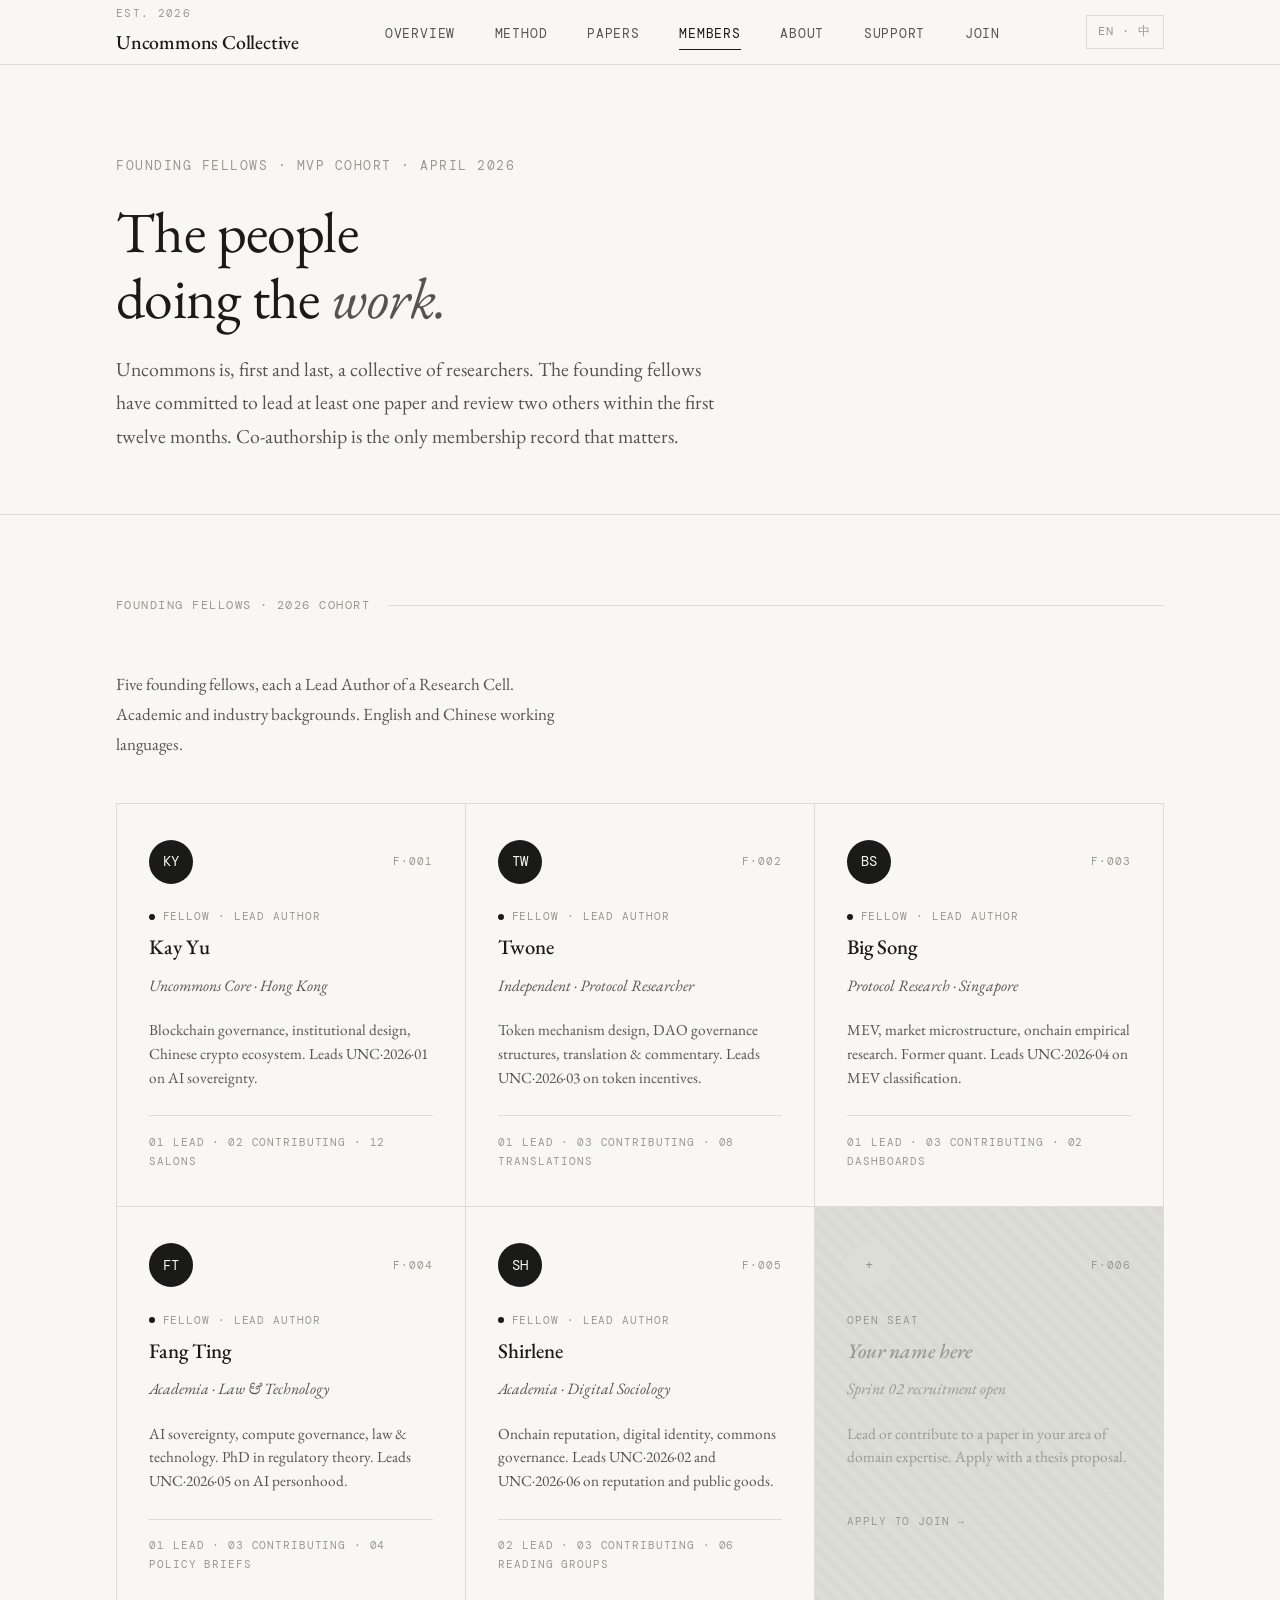
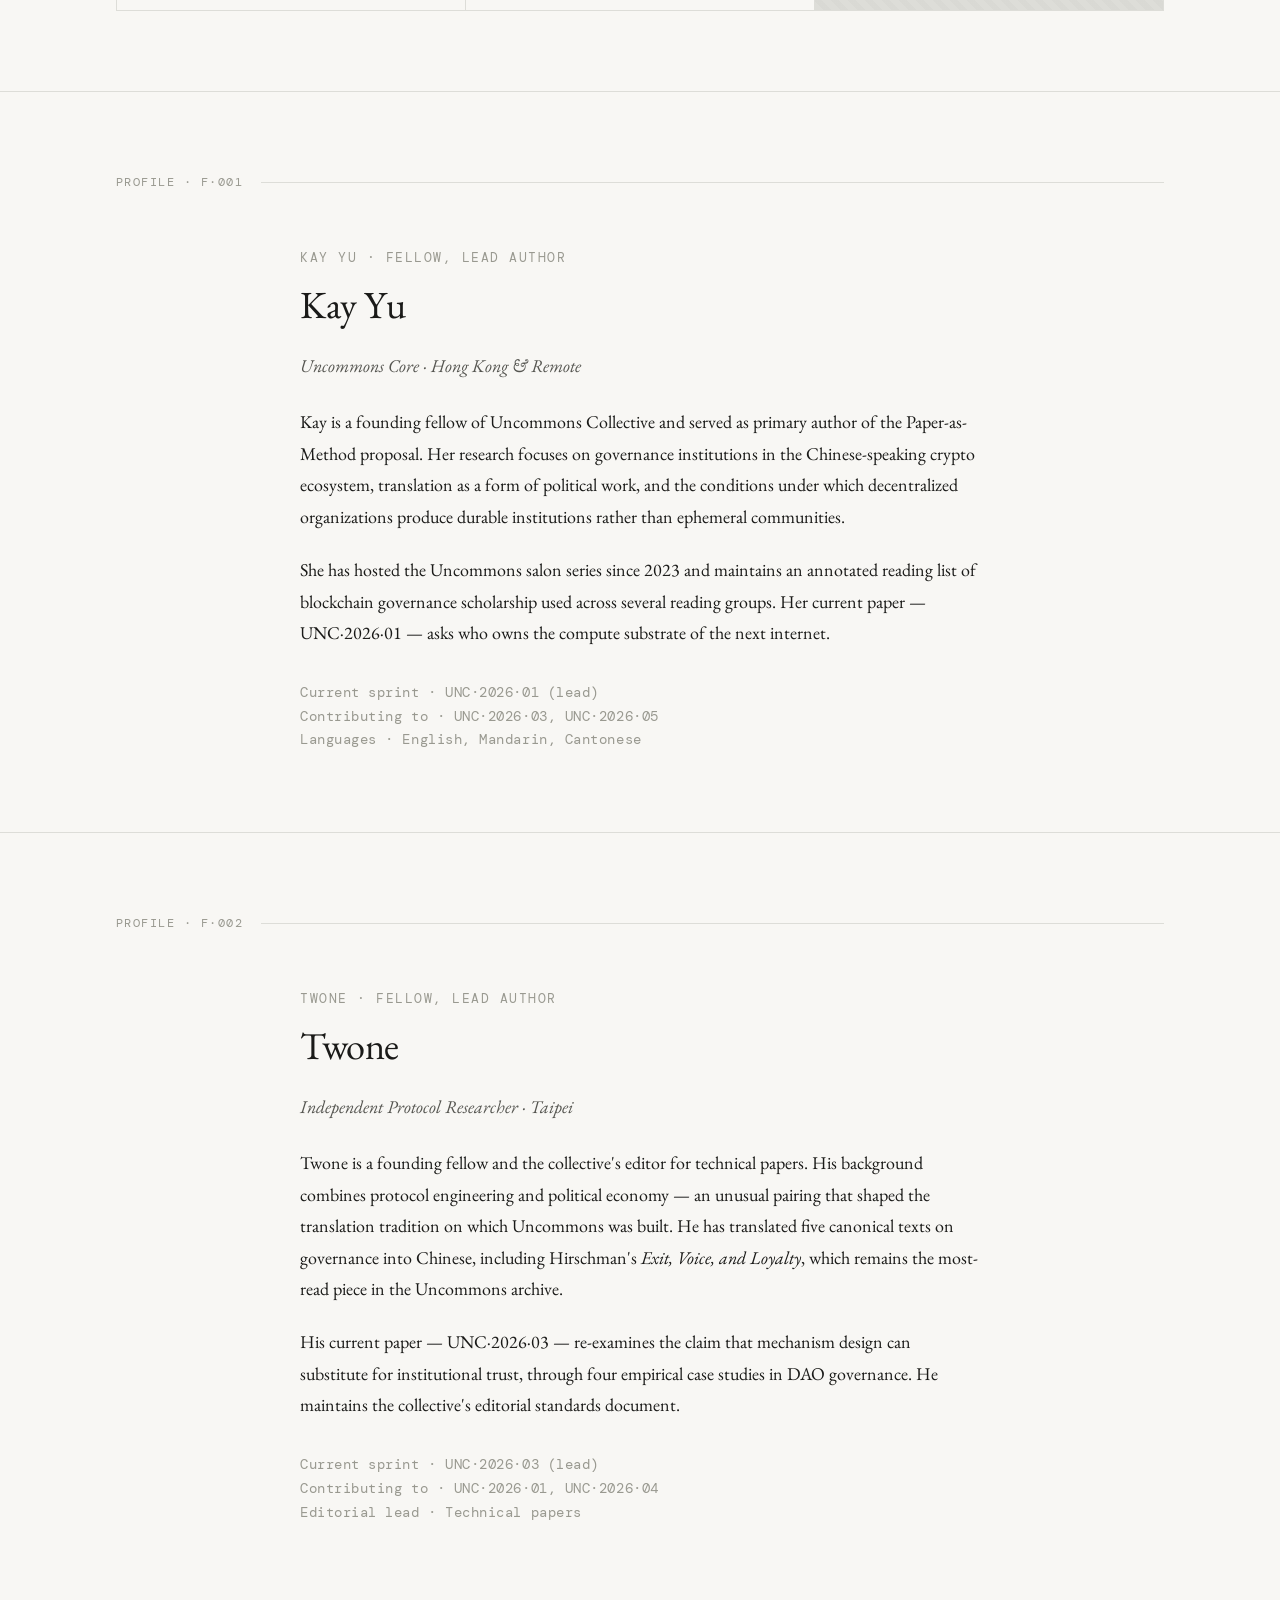
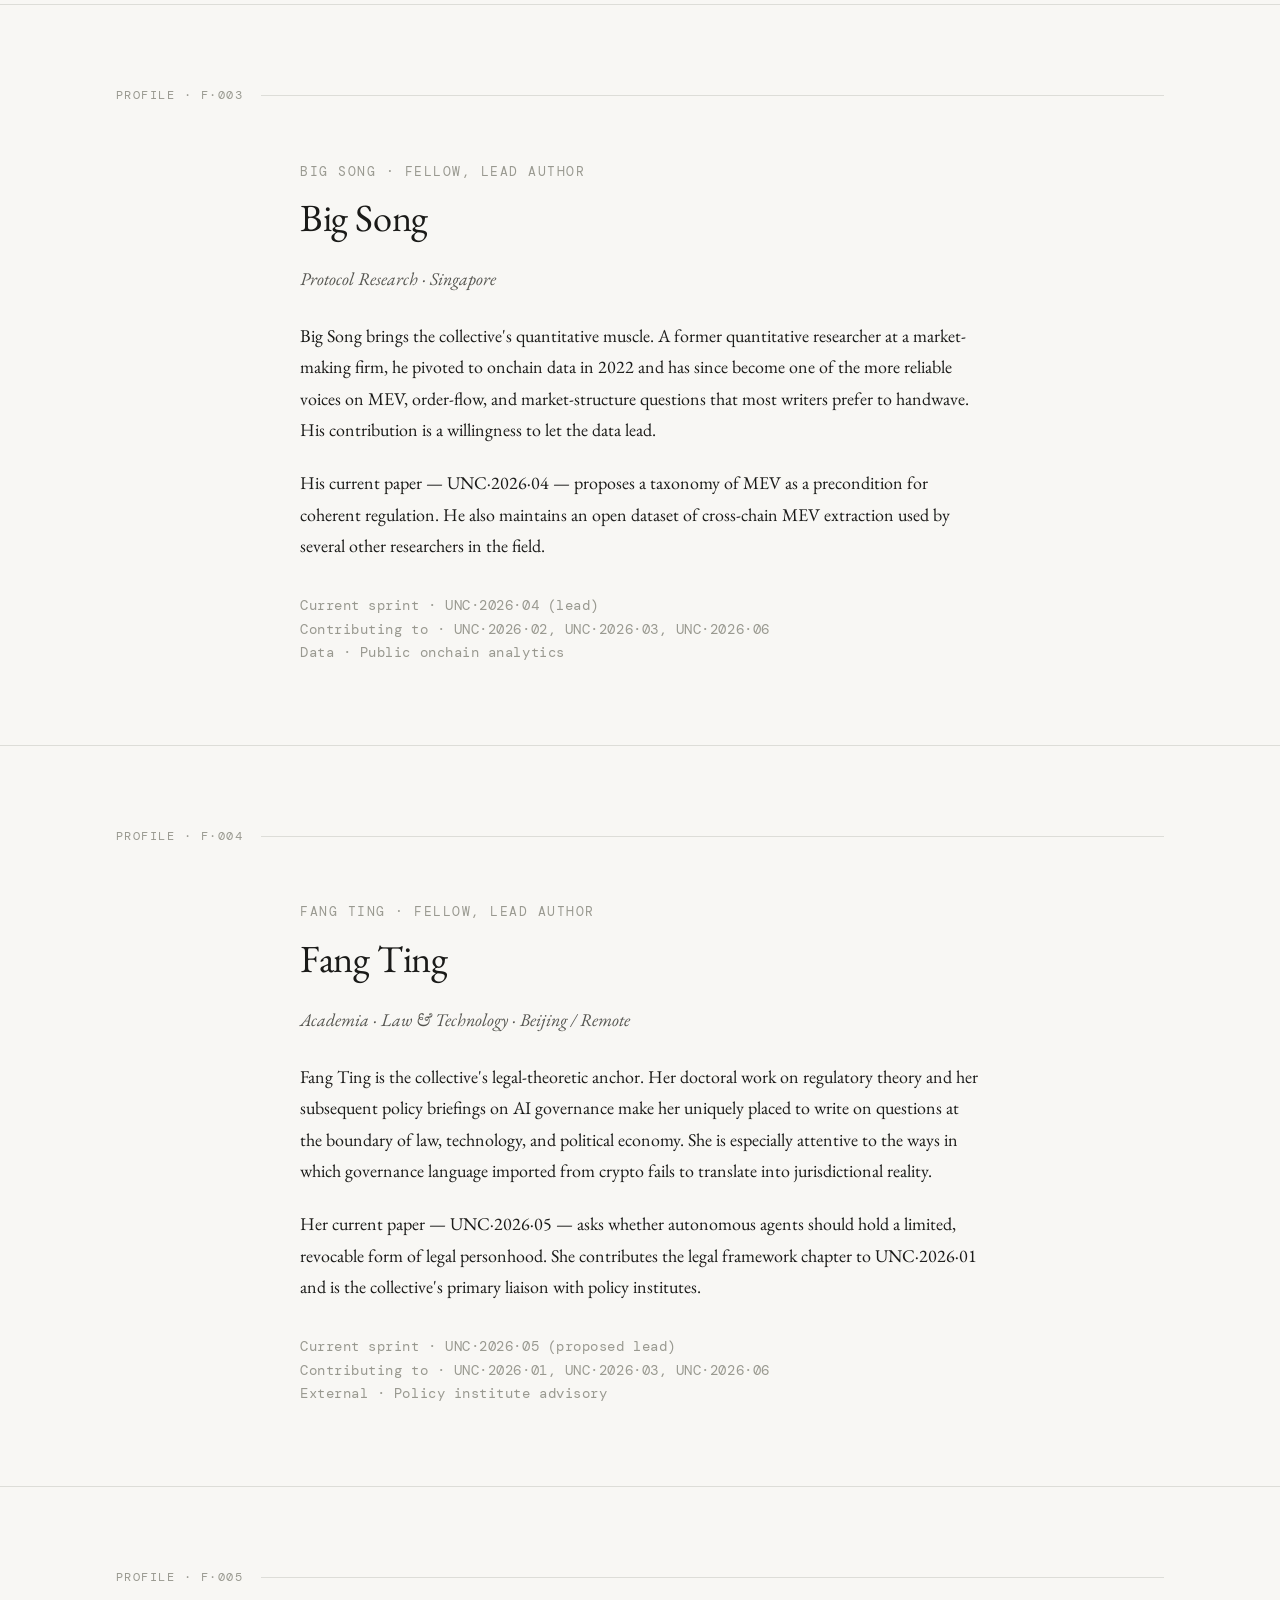
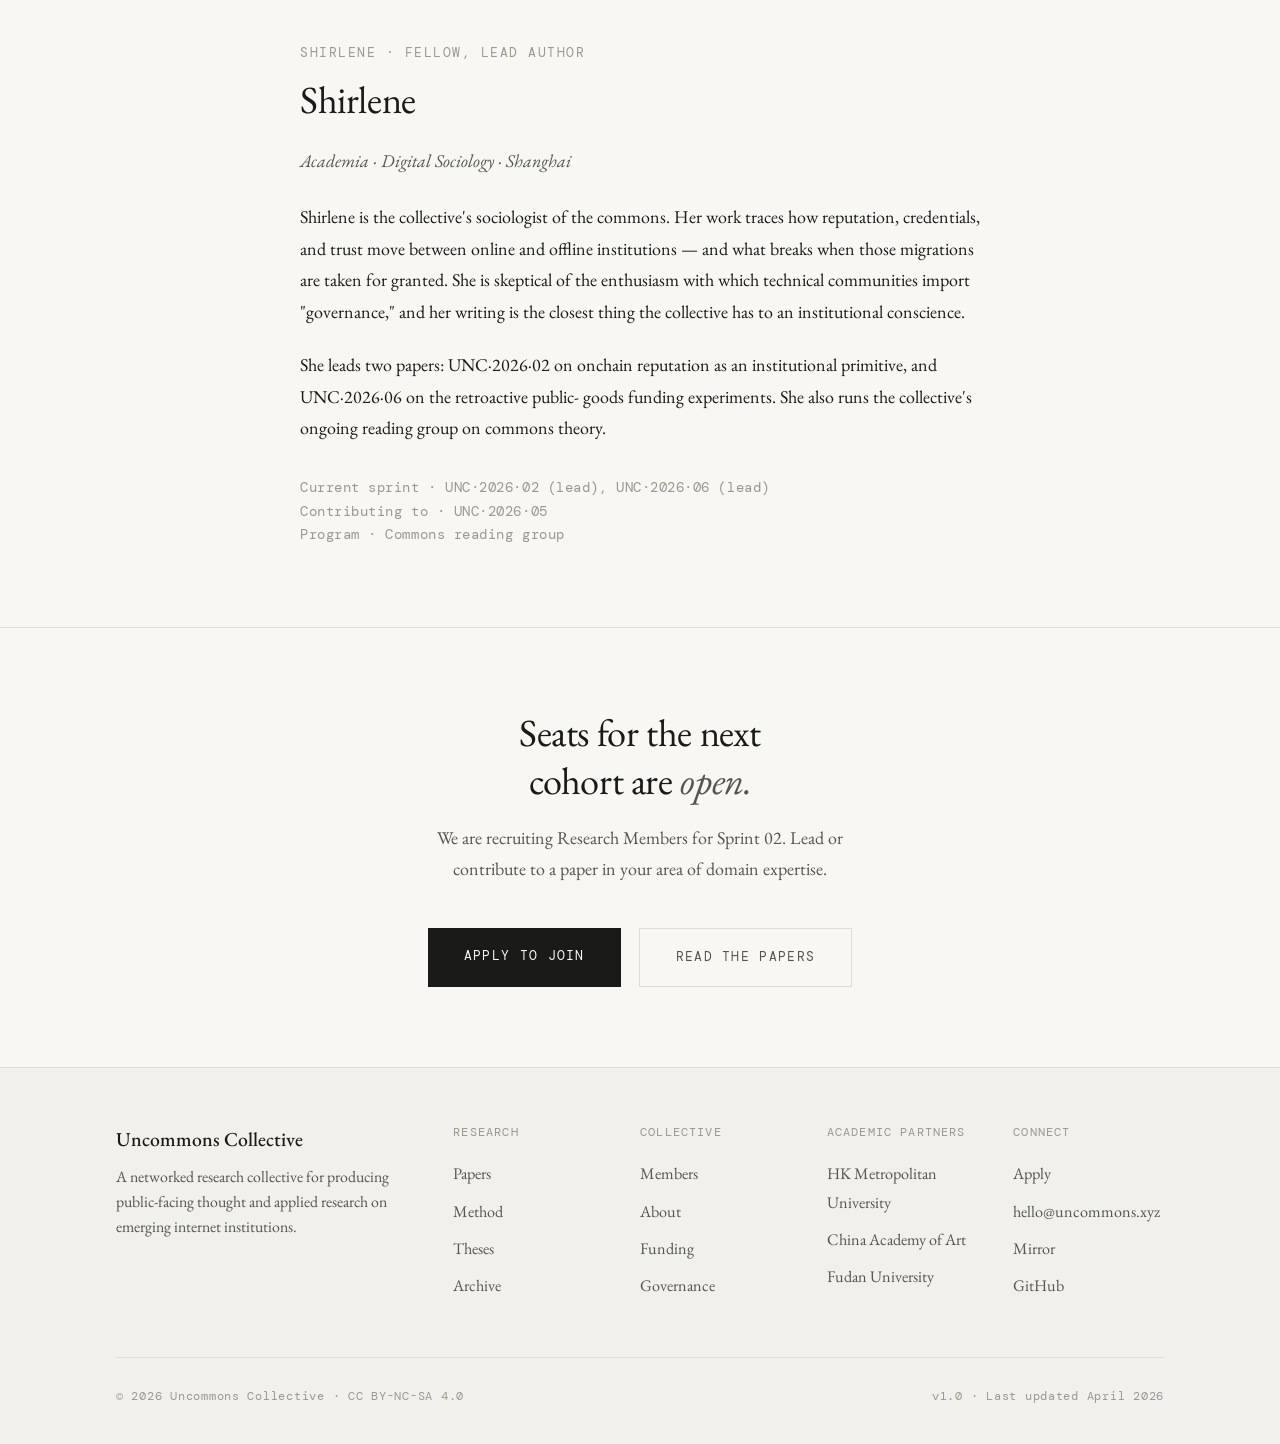
==== members.html @ 8168f37c "Add files via upload" ====
<!DOCTYPE html>
<html lang="en">
<head>
  <meta charset="UTF-8" />
  <meta name="viewport" content="width=device-width, initial-scale=1.0" />
  <title>Members — Uncommons Collective</title>
  <link rel="preconnect" href="https://fonts.googleapis.com" />
  <link rel="preconnect" href="https://fonts.gstatic.com" crossorigin />
  <link href="https://fonts.googleapis.com/css2?family=EB+Garamond:ital,wght@0,400;0,500;1,400&family=DM+Mono:wght@300;400&display=swap" rel="stylesheet" />
  <link rel="stylesheet" href="styles.css" />
</head>
<body>
  <div id="nav-mount"></div>

  <main>
    <header class="page-header">
      <div class="wrap">
        <p class="eyebrow">Founding Fellows · MVP Cohort · April 2026</p>
        <h1>The people<br>doing the <em>work.</em></h1>
        <p class="lede">
          Uncommons is, first and last, a collective of researchers. The founding
          fellows have committed to lead at least one paper and review two
          others within the first twelve months. Co-authorship is the only
          membership record that matters.
        </p>
      </div>
    </header>

    <!-- Member wall -->
    <section>
      <div class="wrap">
        <div class="section-label">Founding Fellows · 2026 Cohort</div>

        <div class="reveal" style="display: flex; gap: 2rem; flex-wrap: wrap; align-items: baseline; margin-bottom: 1rem;">
          <div>
            <p style="color: var(--ink-soft); max-width: 58ch; font-size: 0.95rem;">
              Five founding fellows, each a Lead Author of a Research Cell.
              Academic and industry backgrounds. English and Chinese working languages.
            </p>
          </div>
        </div>

        <div class="member-wall reveal">

          <!-- Kay Yu -->
          <a href="#kay-yu" class="member-card">
            <div class="member-head">
              <div class="member-avatar">KY</div>
              <span class="member-id">F·001</span>
            </div>
            <div class="member-role"><span class="member-tier-dot"></span>Fellow · Lead Author</div>
            <div class="member-name">Kay Yu</div>
            <div class="member-affil">Uncommons Core · Hong Kong</div>
            <div class="member-focus">
              Blockchain governance, institutional design, Chinese crypto ecosystem.
              Leads UNC·2026·01 on AI sovereignty.
            </div>
            <div class="member-papers">01 Lead · 02 Contributing · 12 Salons</div>
          </a>

          <!-- Twone -->
          <a href="#twone" class="member-card">
            <div class="member-head">
              <div class="member-avatar">TW</div>
              <span class="member-id">F·002</span>
            </div>
            <div class="member-role"><span class="member-tier-dot"></span>Fellow · Lead Author</div>
            <div class="member-name">Twone </div>
            <div class="member-affil">Independent · Protocol Researcher</div>
            <div class="member-focus">
              Token mechanism design, DAO governance structures, translation &amp;
              commentary. Leads UNC·2026·03 on token incentives.
            </div>
            <div class="member-papers">01 Lead · 03 Contributing · 08 Translations</div>
          </a>

          <!-- Big Song -->
          <a href="#big-song" class="member-card">
            <div class="member-head">
              <div class="member-avatar">BS</div>
              <span class="member-id">F·003</span>
            </div>
            <div class="member-role"><span class="member-tier-dot"></span>Fellow · Lead Author</div>
            <div class="member-name">Big Song </div>
            <div class="member-affil">Protocol Research · Singapore</div>
            <div class="member-focus">
              MEV, market microstructure, onchain empirical research. Former
              quant. Leads UNC·2026·04 on MEV classification.
            </div>
            <div class="member-papers">01 Lead · 03 Contributing · 02 Dashboards</div>
          </a>

          <!-- Fang Ting -->
          <a href="#fang-ting" class="member-card">
            <div class="member-head">
              <div class="member-avatar">FT</div>
              <span class="member-id">F·004</span>
            </div>
            <div class="member-role"><span class="member-tier-dot"></span>Fellow · Lead Author</div>
            <div class="member-name">Fang Ting </div>
            <div class="member-affil">Academia · Law &amp; Technology</div>
            <div class="member-focus">
              AI sovereignty, compute governance, law &amp; technology. PhD in
              regulatory theory. Leads UNC·2026·05 on AI personhood.
            </div>
            <div class="member-papers">01 Lead · 03 Contributing · 04 Policy briefs</div>
          </a>

          <!-- Shirlene -->
          <a href="#shirlene" class="member-card">
            <div class="member-head">
              <div class="member-avatar">SH</div>
              <span class="member-id">F·005</span>
            </div>
            <div class="member-role"><span class="member-tier-dot"></span>Fellow · Lead Author</div>
            <div class="member-name">Shirlene </div>
            <div class="member-affil">Academia · Digital Sociology</div>
            <div class="member-focus">
              Onchain reputation, digital identity, commons governance. Leads
              UNC·2026·02 and UNC·2026·06 on reputation and public goods.
            </div>
            <div class="member-papers">02 Lead · 03 Contributing · 06 Reading groups</div>
          </a>

          <!-- Open seat -->
          <a href="join.html" class="member-card" style="background: repeating-linear-gradient(45deg, transparent, transparent 6px, rgba(26,26,24,0.018) 6px, rgba(26,26,24,0.018) 12px);">
            <div class="member-head">
              <div class="member-avatar" style="background: var(--rule); color: var(--ink-faint);">+</div>
              <span class="member-id" style="color: var(--ink-faint);">F·006</span>
            </div>
            <div class="member-role" style="color: var(--ink-faint);">Open seat</div>
            <div class="member-name" style="color: var(--ink-faint); font-style: italic;">Your name here</div>
            <div class="member-affil" style="color: var(--ink-faint);">Sprint 02 recruitment open</div>
            <div class="member-focus" style="color: var(--ink-faint);">
              Lead or contribute to a paper in your area of domain expertise.
              Apply with a thesis proposal.
            </div>
            <div class="member-papers" style="color: var(--ink-faint); border-top-color: var(--rule);">Apply to Join →</div>
          </a>

        </div>
      </div>
    </section>

    <!-- Fellow profile: Kay Yu -->
    <section id="kay-yu">
      <div class="wrap">
        <div class="section-label">Profile · F·001</div>
        <div class="prose reveal">
          <p class="eyebrow" style="font-family: var(--mono); font-size: 0.7rem; letter-spacing: 0.12em; color: var(--ink-faint); text-transform: uppercase; margin-bottom: 0.6rem;">Kay Yu · Fellow, Lead Author</p>
          <h2>Kay Yu</h2>
          <p style="font-style: italic; color: var(--ink-soft); margin-bottom: 1.4rem;">
            Uncommons Core · Hong Kong &amp; Remote
          </p>
          <p>
            Kay is a founding fellow of Uncommons Collective and served as
            primary author of the Paper-as-Method proposal. Her research
            focuses on governance institutions in the Chinese-speaking crypto
            ecosystem, translation as a form of political work, and the
            conditions under which decentralized organizations produce
            durable institutions rather than ephemeral communities.
          </p>
          <p>
            She has hosted the Uncommons salon series since 2023 and maintains
            an annotated reading list of blockchain governance scholarship
            used across several reading groups. Her current paper — UNC·2026·01 —
            asks who owns the compute substrate of the next internet.
          </p>
          <p style="font-family: var(--mono); font-size: 0.75rem; color: var(--ink-faint); letter-spacing: 0.04em; margin-top: 1.8rem;">
            Current sprint · UNC·2026·01 (lead)<br>
            Contributing to · UNC·2026·03, UNC·2026·05<br>
            Languages · English, Mandarin, Cantonese
          </p>
        </div>
      </div>
    </section>

    <!-- Fellow profile: Twone -->
    <section id="twone">
      <div class="wrap">
        <div class="section-label">Profile · F·002</div>
        <div class="prose reveal">
          <p class="eyebrow" style="font-family: var(--mono); font-size: 0.7rem; letter-spacing: 0.12em; color: var(--ink-faint); text-transform: uppercase; margin-bottom: 0.6rem;">Twone · Fellow, Lead Author</p>
          <h2>Twone</h2>
          <p style="font-style: italic; color: var(--ink-soft); margin-bottom: 1.4rem;">
            Independent Protocol Researcher · Taipei
          </p>
          <p>
            Twone is a founding fellow and the collective's editor for
            technical papers. His background combines protocol engineering and
            political economy — an unusual pairing that shaped the translation
            tradition on which Uncommons was built. He has translated five
            canonical texts on governance into Chinese, including Hirschman's
            <em>Exit, Voice, and Loyalty</em>, which remains the most-read
            piece in the Uncommons archive.
          </p>
          <p>
            His current paper — UNC·2026·03 — re-examines the claim that
            mechanism design can substitute for institutional trust, through
            four empirical case studies in DAO governance. He maintains the
            collective's editorial standards document.
          </p>
          <p style="font-family: var(--mono); font-size: 0.75rem; color: var(--ink-faint); letter-spacing: 0.04em; margin-top: 1.8rem;">
            Current sprint · UNC·2026·03 (lead)<br>
            Contributing to · UNC·2026·01, UNC·2026·04<br>
            Editorial lead · Technical papers
          </p>
        </div>
      </div>
    </section>

    <!-- Fellow profile: Big Song -->
    <section id="big-song">
      <div class="wrap">
        <div class="section-label">Profile · F·003</div>
        <div class="prose reveal">
          <p class="eyebrow" style="font-family: var(--mono); font-size: 0.7rem; letter-spacing: 0.12em; color: var(--ink-faint); text-transform: uppercase; margin-bottom: 0.6rem;">Big Song · Fellow, Lead Author</p>
          <h2>Big Song</h2>
          <p style="font-style: italic; color: var(--ink-soft); margin-bottom: 1.4rem;">
            Protocol Research · Singapore
          </p>
          <p>
            Big Song brings the collective's quantitative muscle. A former
            quantitative researcher at a market-making firm, he pivoted to
            onchain data in 2022 and has since become one of the more reliable
            voices on MEV, order-flow, and market-structure questions that
            most writers prefer to handwave. His contribution is a willingness
            to let the data lead.
          </p>
          <p>
            His current paper — UNC·2026·04 — proposes a taxonomy of MEV as a
            precondition for coherent regulation. He also maintains an open
            dataset of cross-chain MEV extraction used by several other
            researchers in the field.
          </p>
          <p style="font-family: var(--mono); font-size: 0.75rem; color: var(--ink-faint); letter-spacing: 0.04em; margin-top: 1.8rem;">
            Current sprint · UNC·2026·04 (lead)<br>
            Contributing to · UNC·2026·02, UNC·2026·03, UNC·2026·06<br>
            Data · Public onchain analytics
          </p>
        </div>
      </div>
    </section>

    <!-- Fellow profile: Fang Ting -->
    <section id="fang-ting">
      <div class="wrap">
        <div class="section-label">Profile · F·004</div>
        <div class="prose reveal">
          <p class="eyebrow" style="font-family: var(--mono); font-size: 0.7rem; letter-spacing: 0.12em; color: var(--ink-faint); text-transform: uppercase; margin-bottom: 0.6rem;">Fang Ting · Fellow, Lead Author</p>
          <h2>Fang Ting</h2>
          <p style="font-style: italic; color: var(--ink-soft); margin-bottom: 1.4rem;">
            Academia · Law &amp; Technology · Beijing / Remote
          </p>
          <p>
            Fang Ting is the collective's legal-theoretic anchor. Her doctoral
            work on regulatory theory and her subsequent policy briefings on
            AI governance make her uniquely placed to write on questions at
            the boundary of law, technology, and political economy. She is
            especially attentive to the ways in which governance language
            imported from crypto fails to translate into jurisdictional reality.
          </p>
          <p>
            Her current paper — UNC·2026·05 — asks whether autonomous agents
            should hold a limited, revocable form of legal personhood. She
            contributes the legal framework chapter to UNC·2026·01 and is the
            collective's primary liaison with policy institutes.
          </p>
          <p style="font-family: var(--mono); font-size: 0.75rem; color: var(--ink-faint); letter-spacing: 0.04em; margin-top: 1.8rem;">
            Current sprint · UNC·2026·05 (proposed lead)<br>
            Contributing to · UNC·2026·01, UNC·2026·03, UNC·2026·06<br>
            External · Policy institute advisory
          </p>
        </div>
      </div>
    </section>

    <!-- Fellow profile: Shirlene -->
    <section id="shirlene">
      <div class="wrap">
        <div class="section-label">Profile · F·005</div>
        <div class="prose reveal">
          <p class="eyebrow" style="font-family: var(--mono); font-size: 0.7rem; letter-spacing: 0.12em; color: var(--ink-faint); text-transform: uppercase; margin-bottom: 0.6rem;">Shirlene · Fellow, Lead Author</p>
          <h2>Shirlene</h2>
          <p style="font-style: italic; color: var(--ink-soft); margin-bottom: 1.4rem;">
            Academia · Digital Sociology · Shanghai
          </p>
          <p>
            Shirlene is the collective's sociologist of the commons. Her work
            traces how reputation, credentials, and trust move between online
            and offline institutions — and what breaks when those migrations
            are taken for granted. She is skeptical of the enthusiasm with
            which technical communities import "governance," and her writing
            is the closest thing the collective has to an institutional
            conscience.
          </p>
          <p>
            She leads two papers: UNC·2026·02 on onchain reputation as an
            institutional primitive, and UNC·2026·06 on the retroactive public-
            goods funding experiments. She also runs the collective's ongoing
            reading group on commons theory.
          </p>
          <p style="font-family: var(--mono); font-size: 0.75rem; color: var(--ink-faint); letter-spacing: 0.04em; margin-top: 1.8rem;">
            Current sprint · UNC·2026·02 (lead), UNC·2026·06 (lead)<br>
            Contributing to · UNC·2026·05<br>
            Program · Commons reading group
          </p>
        </div>
      </div>
    </section>

    <!-- CTA -->
    <section style="padding: 80px 0; border-bottom: none;">
      <div class="wrap">
        <div class="prose reveal" style="text-align: center;">
          <h2 style="margin-bottom: 1rem;">Seats for the next<br>cohort are <em>open.</em></h2>
          <p style="color: var(--ink-soft); max-width: 48ch; margin: 0 auto 2.4rem;">
            We are recruiting Research Members for Sprint 02. Lead or contribute
            to a paper in your area of domain expertise.
          </p>
          <div class="btn-group" style="justify-content: center;">
            <a href="join.html" class="btn btn-primary">Apply to Join</a>
            <a href="papers.html" class="btn btn-ghost">Read the Papers</a>
          </div>
        </div>
      </div>
    </section>

  </main>

  <div id="footer-mount"></div>
  <script src="partials.js"></script>
  <script>Uncommons.render('members');</script>
</body>
</html>
---- styles.css ----
/* ── Reset & Base ─────────────────────────────────────────── */
*, *::before, *::after { box-sizing: border-box; margin: 0; padding: 0; }

:root {
  --ink:        #1a1a18;
  --ink-soft:   #555550;
  --ink-faint:  #999990;
  --paper:      #f8f7f4;
  --paper-alt:  #f1f0ec;
  --rule:       #ddddd8;
  --accent:     #1a1a18;
  --serif:      'EB Garamond', Georgia, serif;
  --mono:       'DM Mono', 'Courier New', monospace;
  --max:        1120px;
  --col:        680px;
}

html { font-size: 18px; scroll-behavior: smooth; }

body {
  background: var(--paper);
  color: var(--ink);
  font-family: var(--serif);
  line-height: 1.75;
  -webkit-font-smoothing: antialiased;
  min-height: 100vh;
  display: flex;
  flex-direction: column;
}

main { flex: 1; }

a { color: inherit; }

/* ── Layout ───────────────────────────────────────────────── */
.wrap  { max-width: var(--max);  margin: 0 auto; padding: 0 2rem; }
.prose { max-width: var(--col);  margin: 0 auto; }

/* ── Nav ──────────────────────────────────────────────────── */
nav.site-nav {
  position: sticky; top: 0;
  z-index: 100;
  background: rgba(248, 247, 244, 0.94);
  backdrop-filter: blur(10px);
  border-bottom: 1px solid var(--rule);
}

.nav-inner {
  max-width: var(--max);
  margin: 0 auto;
  padding: 0 2rem;
  height: 64px;
  display: flex;
  align-items: center;
  justify-content: space-between;
  gap: 2rem;
}

.nav-logo {
  font-family: var(--serif);
  font-size: 1.1rem;
  font-weight: 500;
  letter-spacing: -0.01em;
  color: var(--ink);
  text-decoration: none;
  white-space: nowrap;
}

.nav-logo .mark {
  font-family: var(--mono);
  font-size: 0.62rem;
  letter-spacing: 0.12em;
  text-transform: uppercase;
  color: var(--ink-faint);
  display: block;
  margin-bottom: 0.05rem;
  font-weight: 400;
}

.nav-links {
  display: flex; gap: 2.2rem; list-style: none;
}

.nav-links a {
  font-family: var(--mono);
  font-size: 0.72rem;
  letter-spacing: 0.06em;
  text-transform: uppercase;
  color: var(--ink-soft);
  text-decoration: none;
  transition: color 0.15s;
  position: relative;
  padding: 0.3rem 0;
}

.nav-links a:hover { color: var(--ink); }

.nav-links a.active {
  color: var(--ink);
}

.nav-links a.active::after {
  content: '';
  position: absolute;
  bottom: -2px;
  left: 0; right: 0;
  height: 1px;
  background: var(--ink);
}

.nav-lang {
  font-family: var(--mono);
  font-size: 0.68rem;
  letter-spacing: 0.08em;
  color: var(--ink-faint);
  border: 1px solid var(--rule);
  padding: 0.3rem 0.65rem;
  text-decoration: none;
  transition: border-color 0.15s, color 0.15s;
}

.nav-lang:hover { color: var(--ink); border-color: var(--ink); }

/* ── Page Header ──────────────────────────────────────────── */
.page-header {
  padding: 90px 0 60px;
  border-bottom: 1px solid var(--rule);
}

.page-header .eyebrow {
  font-family: var(--mono);
  font-size: 0.7rem;
  letter-spacing: 0.12em;
  text-transform: uppercase;
  color: var(--ink-faint);
  margin-bottom: 1.2rem;
}

.page-header h1 {
  font-size: clamp(2.2rem, 4.5vw, 3.4rem);
  font-weight: 400;
  line-height: 1.15;
  letter-spacing: -0.01em;
  margin-bottom: 1.2rem;
}

.page-header h1 em { font-style: italic; color: var(--ink-soft); }

.page-header .lede {
  max-width: 60ch;
  font-size: 1.1rem;
  color: var(--ink-soft);
  line-height: 1.7;
}

/* ── Hero (home) ──────────────────────────────────────────── */
#hero {
  padding: 120px 0 100px;
  border-bottom: 1px solid var(--rule);
}

.hero-eyebrow {
  font-family: var(--mono);
  font-size: 0.72rem;
  font-weight: 300;
  letter-spacing: 0.12em;
  text-transform: uppercase;
  color: var(--ink-faint);
  margin-bottom: 1.6rem;
}

.hero-title {
  font-size: clamp(2.6rem, 6vw, 4.6rem);
  font-weight: 400;
  line-height: 1.1;
  letter-spacing: -0.015em;
  margin-bottom: 1.4rem;
}

.hero-title em {
  font-style: italic;
  color: var(--ink-soft);
}

.hero-sub {
  max-width: 54ch;
  font-size: 1.15rem;
  color: var(--ink-soft);
  line-height: 1.7;
  margin-bottom: 2.8rem;
}

.hero-meta {
  display: grid;
  grid-template-columns: repeat(auto-fit, minmax(180px, 1fr));
  gap: 1.6rem 2.4rem;
  max-width: 820px;
  padding-top: 2rem;
  border-top: 1px solid var(--rule);
}

.hero-meta-item {
  display: flex; flex-direction: column; gap: 0.25rem;
}

.meta-label {
  font-family: var(--mono);
  font-size: 0.62rem;
  letter-spacing: 0.12em;
  text-transform: uppercase;
  color: var(--ink-faint);
}

.meta-value {
  font-size: 0.95rem;
  color: var(--ink-soft);
}

/* ── Section chrome ───────────────────────────────────────── */
section { padding: 80px 0; border-bottom: 1px solid var(--rule); }
section:last-of-type { border-bottom: none; }

.section-label {
  font-family: var(--mono);
  font-size: 0.68rem;
  letter-spacing: 0.12em;
  text-transform: uppercase;
  color: var(--ink-faint);
  margin-bottom: 3rem;
  display: flex;
  align-items: center;
  gap: 1rem;
}

.section-label::after {
  content: '';
  flex: 1;
  height: 1px;
  background: var(--rule);
}

h2 {
  font-size: clamp(1.6rem, 3vw, 2.4rem);
  font-weight: 400;
  line-height: 1.25;
  letter-spacing: -0.01em;
  margin-bottom: 1.2rem;
}

h2 em { font-style: italic; color: var(--ink-soft); }

h3 {
  font-size: 1.05rem;
  font-weight: 500;
  margin-bottom: 0.5rem;
}

p { margin-bottom: 1.2rem; }
p:last-child { margin-bottom: 0; }

/* ── Mission ──────────────────────────────────────────────── */
.mission-statement {
  font-size: clamp(1.15rem, 2.5vw, 1.45rem);
  line-height: 1.65;
  color: var(--ink);
  border-left: 2px solid var(--ink);
  padding-left: 1.8rem;
  margin: 2rem 0 2.8rem;
  font-style: italic;
}

/* ── Method grid ──────────────────────────────────────────── */
.method-grid {
  display: grid;
  grid-template-columns: repeat(auto-fit, minmax(260px, 1fr));
  gap: 1px;
  background: var(--rule);
  border: 1px solid var(--rule);
  margin-top: 2.4rem;
}

.method-cell {
  background: var(--paper);
  padding: 1.8rem;
}

.method-index {
  font-family: var(--mono);
  font-size: 0.65rem;
  letter-spacing: 0.1em;
  color: var(--ink-faint);
  margin-bottom: 0.9rem;
}

.method-cell h3 { font-size: 1rem; margin-bottom: 0.6rem; }

.method-cell p {
  font-size: 0.9rem;
  color: var(--ink-soft);
  line-height: 1.6;
  margin: 0;
}

/* ── Pipeline ─────────────────────────────────────────────── */
.pipeline {
  display: grid;
  gap: 0;
  margin-top: 2.4rem;
  border: 1px solid var(--rule);
}

.pipeline-stage {
  display: grid;
  grid-template-columns: 4rem 1fr;
  border-bottom: 1px solid var(--rule);
  transition: background 0.15s;
}

.pipeline-stage:last-child { border-bottom: none; }
.pipeline-stage:hover { background: rgba(26,26,24,0.025); }

.stage-num {
  font-family: var(--mono);
  font-size: 0.7rem;
  color: var(--ink-faint);
  padding: 1.6rem 0 0 1.4rem;
  border-right: 1px solid var(--rule);
}

.stage-body { padding: 1.4rem 1.6rem; }
.stage-body h3 { font-size: 1rem; margin-bottom: 0.4rem; }
.stage-body p {
  font-size: 0.9rem;
  color: var(--ink-soft);
  line-height: 1.65;
  margin: 0;
}

/* ── Table ────────────────────────────────────────────────── */
.table-wrap { overflow-x: auto; margin-top: 2rem; }

table {
  width: 100%;
  border-collapse: collapse;
  font-size: 0.9rem;
}

thead th {
  font-family: var(--mono);
  font-size: 0.65rem;
  letter-spacing: 0.1em;
  text-transform: uppercase;
  color: var(--ink-faint);
  text-align: left;
  padding: 0.7rem 1rem;
  border-bottom: 2px solid var(--rule);
  font-weight: 400;
}

tbody tr { border-bottom: 1px solid var(--rule); }
tbody tr:last-child { border-bottom: none; }
tbody tr:hover { background: rgba(26,26,24,0.025); }

td { padding: 0.9rem 1rem; vertical-align: top; }

td:first-child {
  font-weight: 500;
  white-space: nowrap;
  color: var(--ink);
}

td:not(:first-child) {
  color: var(--ink-soft);
  font-size: 0.88rem;
}

/* ── Tiers ────────────────────────────────────────────────── */
.tiers {
  display: grid;
  grid-template-columns: repeat(auto-fit, minmax(240px, 1fr));
  gap: 1px;
  background: var(--rule);
  border: 1px solid var(--rule);
  margin-top: 2.4rem;
}

.tier {
  background: var(--paper);
  padding: 2rem 1.8rem;
}

.tier-badge {
  font-family: var(--mono);
  font-size: 0.65rem;
  letter-spacing: 0.1em;
  text-transform: uppercase;
  color: var(--ink-faint);
  margin-bottom: 0.9rem;
}

.tier h3 { font-size: 1.1rem; margin-bottom: 1rem; }

.tier ul {
  list-style: none;
  font-size: 0.88rem;
  color: var(--ink-soft);
  line-height: 1.75;
}

.tier ul li::before {
  content: '— ';
  color: var(--ink-faint);
}

.tier-req {
  margin-top: 1.2rem;
  font-family: var(--mono);
  font-size: 0.7rem;
  color: var(--ink-faint);
  letter-spacing: 0.02em;
}

/* ── Finance ──────────────────────────────────────────────── */
.finance-grid {
  display: grid;
  grid-template-columns: repeat(auto-fit, minmax(300px, 1fr));
  gap: 2.4rem;
  margin-top: 2.4rem;
}

.finance-item h3 { font-size: 1rem; margin-bottom: 0.5rem; }

.finance-item p {
  font-size: 0.9rem;
  color: var(--ink-soft);
  line-height: 1.65;
}

.finance-tag {
  display: inline-block;
  font-family: var(--mono);
  font-size: 0.62rem;
  letter-spacing: 0.08em;
  text-transform: uppercase;
  color: var(--ink-faint);
  border: 1px solid var(--rule);
  padding: 0.18rem 0.55rem;
  margin-bottom: 0.7rem;
}

.alloc-bar {
  margin-top: 2.4rem;
  border: 1px solid var(--rule);
}

.alloc-row {
  display: grid;
  grid-template-columns: 14ch 1fr 3ch;
  align-items: center;
  gap: 1.2rem;
  padding: 0.85rem 1.2rem;
  border-bottom: 1px solid var(--rule);
}

.alloc-row:last-child { border-bottom: none; }

.alloc-label { font-size: 0.9rem; color: var(--ink-soft); }

.alloc-track {
  height: 3px;
  background: var(--rule);
  border-radius: 2px;
  overflow: hidden;
}

.alloc-fill { height: 100%; background: var(--ink); }

.alloc-pct {
  font-family: var(--mono);
  font-size: 0.75rem;
  color: var(--ink-faint);
  text-align: right;
}

/* ── Thesis list ──────────────────────────────────────────── */
.thesis-list {
  list-style: none;
  margin-top: 2.2rem;
  display: grid;
  gap: 1px;
  background: var(--rule);
  border: 1px solid var(--rule);
}

.thesis-item {
  background: var(--paper);
  padding: 1.4rem 1.6rem;
  display: grid;
  grid-template-columns: auto 1fr;
  gap: 1.2rem;
  align-items: baseline;
  transition: background 0.15s;
}

.thesis-item:hover { background: rgba(26,26,24,0.025); }

.thesis-marker {
  font-family: var(--mono);
  font-size: 0.65rem;
  color: var(--ink-faint);
}

.thesis-text { font-size: 1.02rem; line-height: 1.55; }

/* ── Member Wall ──────────────────────────────────────────── */
.member-wall {
  display: grid;
  grid-template-columns: repeat(auto-fill, minmax(280px, 1fr));
  gap: 1px;
  background: var(--rule);
  border: 1px solid var(--rule);
  margin-top: 2.4rem;
}

.member-card {
  background: var(--paper);
  padding: 2rem 1.8rem;
  display: flex;
  flex-direction: column;
  gap: 0.4rem;
  transition: background 0.15s;
  text-decoration: none;
  color: inherit;
}

.member-card:hover { background: rgba(26,26,24,0.03); }

.member-head {
  display: flex;
  align-items: center;
  justify-content: space-between;
  margin-bottom: 0.8rem;
}

.member-avatar {
  width: 44px;
  height: 44px;
  border-radius: 50%;
  background: var(--ink);
  color: var(--paper);
  font-family: var(--mono);
  font-size: 0.75rem;
  display: flex;
  align-items: center;
  justify-content: center;
  letter-spacing: 0.04em;
  flex-shrink: 0;
}

.member-id {
  font-family: var(--mono);
  font-size: 0.6rem;
  letter-spacing: 0.08em;
  color: var(--ink-faint);
}

.member-name {
  font-size: 1.15rem;
  font-weight: 500;
  line-height: 1.3;
}

.member-cn {
  font-size: 0.85rem;
  color: var(--ink-faint);
  margin-left: 0.35rem;
}

.member-role {
  font-family: var(--mono);
  font-size: 0.62rem;
  letter-spacing: 0.08em;
  text-transform: uppercase;
  color: var(--ink-faint);
  margin-top: 0.1rem;
}

.member-affil {
  font-size: 0.88rem;
  color: var(--ink-soft);
  font-style: italic;
  margin-top: 0.2rem;
}

.member-focus {
  font-size: 0.85rem;
  color: var(--ink-soft);
  line-height: 1.55;
  margin-top: 0.7rem;
}

.member-papers {
  font-family: var(--mono);
  font-size: 0.6rem;
  letter-spacing: 0.08em;
  color: var(--ink-faint);
  text-transform: uppercase;
  margin-top: 1rem;
  padding-top: 0.9rem;
  border-top: 1px solid var(--rule);
}

.member-tier-dot {
  display: inline-block;
  width: 6px;
  height: 6px;
  border-radius: 50%;
  background: var(--ink);
  margin-right: 0.4rem;
  vertical-align: middle;
  position: relative;
  top: -1px;
}

/* ── Papers ───────────────────────────────────────────────── */
.paper-filters {
  display: flex;
  gap: 0.5rem;
  margin-bottom: 2.4rem;
  flex-wrap: wrap;
}

.filter-chip {
  font-family: var(--mono);
  font-size: 0.66rem;
  letter-spacing: 0.08em;
  text-transform: uppercase;
  color: var(--ink-soft);
  border: 1px solid var(--rule);
  padding: 0.4rem 0.85rem;
  background: transparent;
  cursor: pointer;
  transition: all 0.15s;
}

.filter-chip:hover { color: var(--ink); border-color: var(--ink-soft); }
.filter-chip.active { color: var(--paper); background: var(--ink); border-color: var(--ink); }

.paper-list {
  list-style: none;
  border-top: 1px solid var(--rule);
}

.paper-entry {
  display: grid;
  grid-template-columns: 90px 1fr auto;
  gap: 2rem;
  padding: 2rem 0;
  border-bottom: 1px solid var(--rule);
  transition: background 0.15s;
  align-items: start;
}

.paper-entry:hover { background: rgba(26,26,24,0.02); }

.paper-id {
  font-family: var(--mono);
  font-size: 0.68rem;
  letter-spacing: 0.06em;
  color: var(--ink-faint);
  padding-top: 0.3rem;
}

.paper-body h3 {
  font-family: var(--serif);
  font-size: 1.35rem;
  font-weight: 400;
  line-height: 1.3;
  margin-bottom: 0.5rem;
}

.paper-body h3 a {
  text-decoration: none;
  background: linear-gradient(to bottom, transparent 92%, var(--ink-faint) 92%, var(--ink-faint) 94%, transparent 94%);
  transition: background 0.15s;
}

.paper-body h3 a:hover {
  background: linear-gradient(to bottom, transparent 88%, var(--ink) 88%, var(--ink) 93%, transparent 93%);
}

.paper-authors {
  font-size: 0.9rem;
  color: var(--ink-soft);
  font-style: italic;
  margin-bottom: 0.6rem;
}

.paper-abstract {
  font-size: 0.92rem;
  color: var(--ink-soft);
  line-height: 1.65;
  max-width: 68ch;
  margin-bottom: 0.9rem;
}

.paper-tags {
  display: flex;
  gap: 0.4rem;
  flex-wrap: wrap;
}

.paper-tag {
  font-family: var(--mono);
  font-size: 0.6rem;
  letter-spacing: 0.06em;
  text-transform: uppercase;
  color: var(--ink-faint);
  border: 1px solid var(--rule);
  padding: 0.15rem 0.5rem;
}

.paper-meta {
  text-align: right;
  font-family: var(--mono);
  font-size: 0.68rem;
  letter-spacing: 0.04em;
  color: var(--ink-faint);
  line-height: 1.9;
  white-space: nowrap;
}

.paper-status {
  display: inline-block;
  font-family: var(--mono);
  font-size: 0.6rem;
  letter-spacing: 0.08em;
  text-transform: uppercase;
  padding: 0.2rem 0.55rem;
  border: 1px solid var(--rule);
}

.paper-status.active { background: var(--ink); color: var(--paper); border-color: var(--ink); }
.paper-status.forthcoming { color: var(--ink-soft); }
.paper-status.published { color: var(--ink); border-color: var(--ink-soft); }
.paper-status.draft { color: var(--ink-faint); border-style: dashed; }

/* ── Stat row ─────────────────────────────────────────────── */
.stats {
  display: grid;
  grid-template-columns: repeat(auto-fit, minmax(160px, 1fr));
  gap: 0;
  border: 1px solid var(--rule);
  margin: 2rem 0 3rem;
}

.stat {
  padding: 1.4rem 1.6rem;
  border-right: 1px solid var(--rule);
}

.stat:last-child { border-right: none; }

.stat-num {
  font-family: var(--serif);
  font-size: 2.4rem;
  font-weight: 400;
  line-height: 1;
  letter-spacing: -0.02em;
  margin-bottom: 0.3rem;
}

.stat-label {
  font-family: var(--mono);
  font-size: 0.62rem;
  letter-spacing: 0.1em;
  text-transform: uppercase;
  color: var(--ink-faint);
}

/* ── Featured paper card (home) ───────────────────────────── */
.featured-paper {
  display: grid;
  grid-template-columns: 1fr 1fr;
  gap: 3rem;
  margin-top: 2.4rem;
  padding: 2.6rem;
  border: 1px solid var(--rule);
  background: var(--paper-alt);
}

.featured-paper .fp-left h3 {
  font-family: var(--serif);
  font-size: 1.7rem;
  font-weight: 400;
  line-height: 1.25;
  margin-bottom: 0.7rem;
}

.featured-paper .fp-meta {
  font-family: var(--mono);
  font-size: 0.65rem;
  letter-spacing: 0.1em;
  text-transform: uppercase;
  color: var(--ink-faint);
  margin-bottom: 1.4rem;
}

.featured-paper .fp-right p {
  font-size: 0.95rem;
  color: var(--ink-soft);
  line-height: 1.7;
}

@media (max-width: 720px) {
  .featured-paper { grid-template-columns: 1fr; gap: 1.6rem; padding: 1.8rem; }
}

/* ── CTA / Buttons ────────────────────────────────────────── */
.btn-group { display: flex; gap: 1rem; flex-wrap: wrap; }

.btn {
  font-family: var(--mono);
  font-size: 0.72rem;
  letter-spacing: 0.1em;
  text-transform: uppercase;
  text-decoration: none;
  padding: 0.95rem 2rem;
  display: inline-block;
  transition: background 0.15s, color 0.15s, border-color 0.15s;
  cursor: pointer;
  border: none;
}

.btn-primary {
  background: var(--ink);
  color: var(--paper);
}

.btn-primary:hover { background: #000; }

.btn-ghost {
  border: 1px solid var(--rule);
  color: var(--ink-soft);
  background: transparent;
}

.btn-ghost:hover { border-color: var(--ink); color: var(--ink); }

/* ── Banner / callouts ────────────────────────────────────── */
.callout {
  background: var(--paper-alt);
  border-left: 2px solid var(--ink);
  padding: 1.4rem 1.6rem;
  margin: 2rem 0;
  font-size: 0.95rem;
  color: var(--ink-soft);
  line-height: 1.7;
}

.callout strong { color: var(--ink); font-weight: 500; }

/* ── Footer ───────────────────────────────────────────────── */
footer.site-footer {
  border-top: 1px solid var(--rule);
  background: var(--paper-alt);
  padding: 3rem 0 2rem;
  margin-top: auto;
}

.footer-inner {
  max-width: var(--max);
  margin: 0 auto;
  padding: 0 2rem;
}

.footer-grid {
  display: grid;
  grid-template-columns: 2fr 1fr 1fr 1fr 1fr;
  gap: 2rem;
  margin-bottom: 2.6rem;
}

.footer-col h4 {
  font-family: var(--mono);
  font-size: 0.65rem;
  letter-spacing: 0.1em;
  text-transform: uppercase;
  color: var(--ink-faint);
  margin-bottom: 1rem;
  font-weight: 400;
}

.footer-col ul { list-style: none; }

.footer-col li {
  margin-bottom: 0.5rem;
  font-size: 0.9rem;
}

.footer-col a {
  color: var(--ink-soft);
  text-decoration: none;
  transition: color 0.15s;
}

.footer-col a:hover { color: var(--ink); }

.footer-brand {
  font-family: var(--serif);
  font-size: 1.1rem;
  font-weight: 500;
  margin-bottom: 0.4rem;
}

.footer-brand-cn {
  font-size: 0.85rem;
  color: var(--ink-faint);
  margin-bottom: 1rem;
}

.footer-tagline {
  font-size: 0.88rem;
  color: var(--ink-soft);
  line-height: 1.6;
  max-width: 36ch;
}

.footer-bottom {
  border-top: 1px solid var(--rule);
  padding-top: 1.6rem;
  display: flex;
  justify-content: space-between;
  flex-wrap: wrap;
  gap: 1rem;
  font-family: var(--mono);
  font-size: 0.68rem;
  letter-spacing: 0.06em;
  color: var(--ink-faint);
}

/* ── Responsive ───────────────────────────────────────────── */
@media (max-width: 760px) {
  .nav-links { gap: 1.2rem; }
  .nav-links a { font-size: 0.66rem; }
  .hero-meta { gap: 1rem; }
  .paper-entry { grid-template-columns: 1fr; gap: 0.6rem; }
  .paper-meta { text-align: left; }
  .footer-grid { grid-template-columns: 1fr; gap: 2rem; }
  .alloc-row { grid-template-columns: 10ch 1fr 3ch; }
}

@media (max-width: 540px) {
  .nav-links { display: none; }
  .nav-inner { height: 56px; }
}

/* ── Academic Partners ────────────────────────────────────── */
.university-block {
  border: 1px solid var(--rule);
  margin-bottom: 1px;
  background: var(--rule);
}

.university-block:last-child { margin-bottom: 0; }

.university-header {
  display: grid;
  grid-template-columns: 52px 1fr;
  background: var(--paper-alt);
}

.university-index {
  font-family: var(--mono);
  font-size: 0.6rem;
  letter-spacing: 0.1em;
  color: var(--ink-faint);
  padding: 1.2rem 0 0 1rem;
  border-right: 1px solid var(--rule);
}

.university-name-wrap {
  padding: 1.1rem 1.6rem;
}

.university-name {
  font-family: var(--serif);
  font-size: 1.05rem;
  font-weight: 500;
  line-height: 1.3;
  margin-bottom: 0.2rem;
}

.university-location {
  font-family: var(--mono);
  font-size: 0.62rem;
  letter-spacing: 0.08em;
  color: var(--ink-faint);
}

.advisor-row {
  display: grid;
  grid-template-columns: repeat(auto-fill, minmax(260px, 1fr));
  gap: 1px;
  background: var(--rule);
}

.advisor-cell {
  background: var(--paper);
  padding: 1.3rem 1.6rem;
  display: flex;
  flex-direction: column;
  gap: 0.22rem;
  transition: background 0.15s;
}

.advisor-cell:hover { background: rgba(26,26,24,0.02); }

.advisor-name {
  font-size: 1rem;
  font-weight: 500;
}

.advisor-title {
  font-size: 0.83rem;
  color: var(--ink-soft);
  font-style: italic;
}

.advisor-focus {
  font-size: 0.82rem;
  color: var(--ink-soft);
  margin-top: 0.2rem;
  line-height: 1.55;
}

/* ── Patron Wall ──────────────────────────────────────────── */
.patron-tier {
  border: 1px solid var(--rule);
  margin-bottom: 2.4rem;
}

.patron-tier-header {
  background: var(--paper-alt);
  padding: 1.8rem 2rem;
  border-bottom: 1px solid var(--rule);
}

.patron-tier-name {
  font-size: 1.15rem;
  font-weight: 500;
  margin-bottom: 0.35rem;
}

.patron-tier-desc {
  font-size: 0.88rem;
  color: var(--ink-soft);
  line-height: 1.6;
}

.patron-grid {
  display: grid;
  grid-template-columns: repeat(auto-fill, minmax(220px, 1fr));
  gap: 1px;
  background: var(--rule);
}

.patron-card {
  background: var(--paper);
  padding: 1.4rem 1.6rem;
  display: flex;
  flex-direction: column;
  gap: 0.15rem;
  transition: background 0.15s;
}

.patron-card:hover { background: rgba(26,26,24,0.02); }

.patron-name {
  font-size: 1rem;
  font-weight: 500;
}

.patron-type {
  font-family: var(--mono);
  font-size: 0.62rem;
  letter-spacing: 0.08em;
  text-transform: uppercase;
  color: var(--ink-faint);
  margin-top: 0.1rem;
}

.patron-org {
  font-size: 0.82rem;
  color: var(--ink-soft);
  font-style: italic;
  margin-top: 0.05rem;
}

.patron-note {
  font-size: 0.78rem;
  color: var(--ink-faint);
  margin-top: 0.3rem;
  line-height: 1.5;
}

.donation-options {
  display: grid;
  grid-template-columns: repeat(auto-fit, minmax(280px, 1fr));
  gap: 2rem;
  margin-top: 2.4rem;
}

.donation-card {
  border: 1px solid var(--rule);
  padding: 2rem;
  background: var(--paper-alt);
}

.donation-card h3 {
  font-size: 1.1rem;
  margin-bottom: 0.5rem;
}

.donation-amount {
  font-family: var(--mono);
  font-size: 1.8rem;
  font-weight: 300;
  letter-spacing: -0.02em;
  color: var(--ink);
  margin: 1rem 0 0.8rem;
}

.donation-card ul {
  list-style: none;
  font-size: 0.88rem;
  color: var(--ink-soft);
  line-height: 1.75;
  margin: 1.2rem 0;
}

.donation-card li::before {
  content: '✓ ';
  color: var(--ink-faint);
  margin-right: 0.4rem;
}

.donation-card .btn {
  margin-top: 1.4rem;
  width: 100%;
}

/* ── Reveal ───────────────────────────────────────────────── */
.reveal {
  opacity: 0;
  transform: translateY(14px);
  transition: opacity 0.55s ease, transform 0.55s ease;
}

.reveal.visible { opacity: 1; transform: none; }
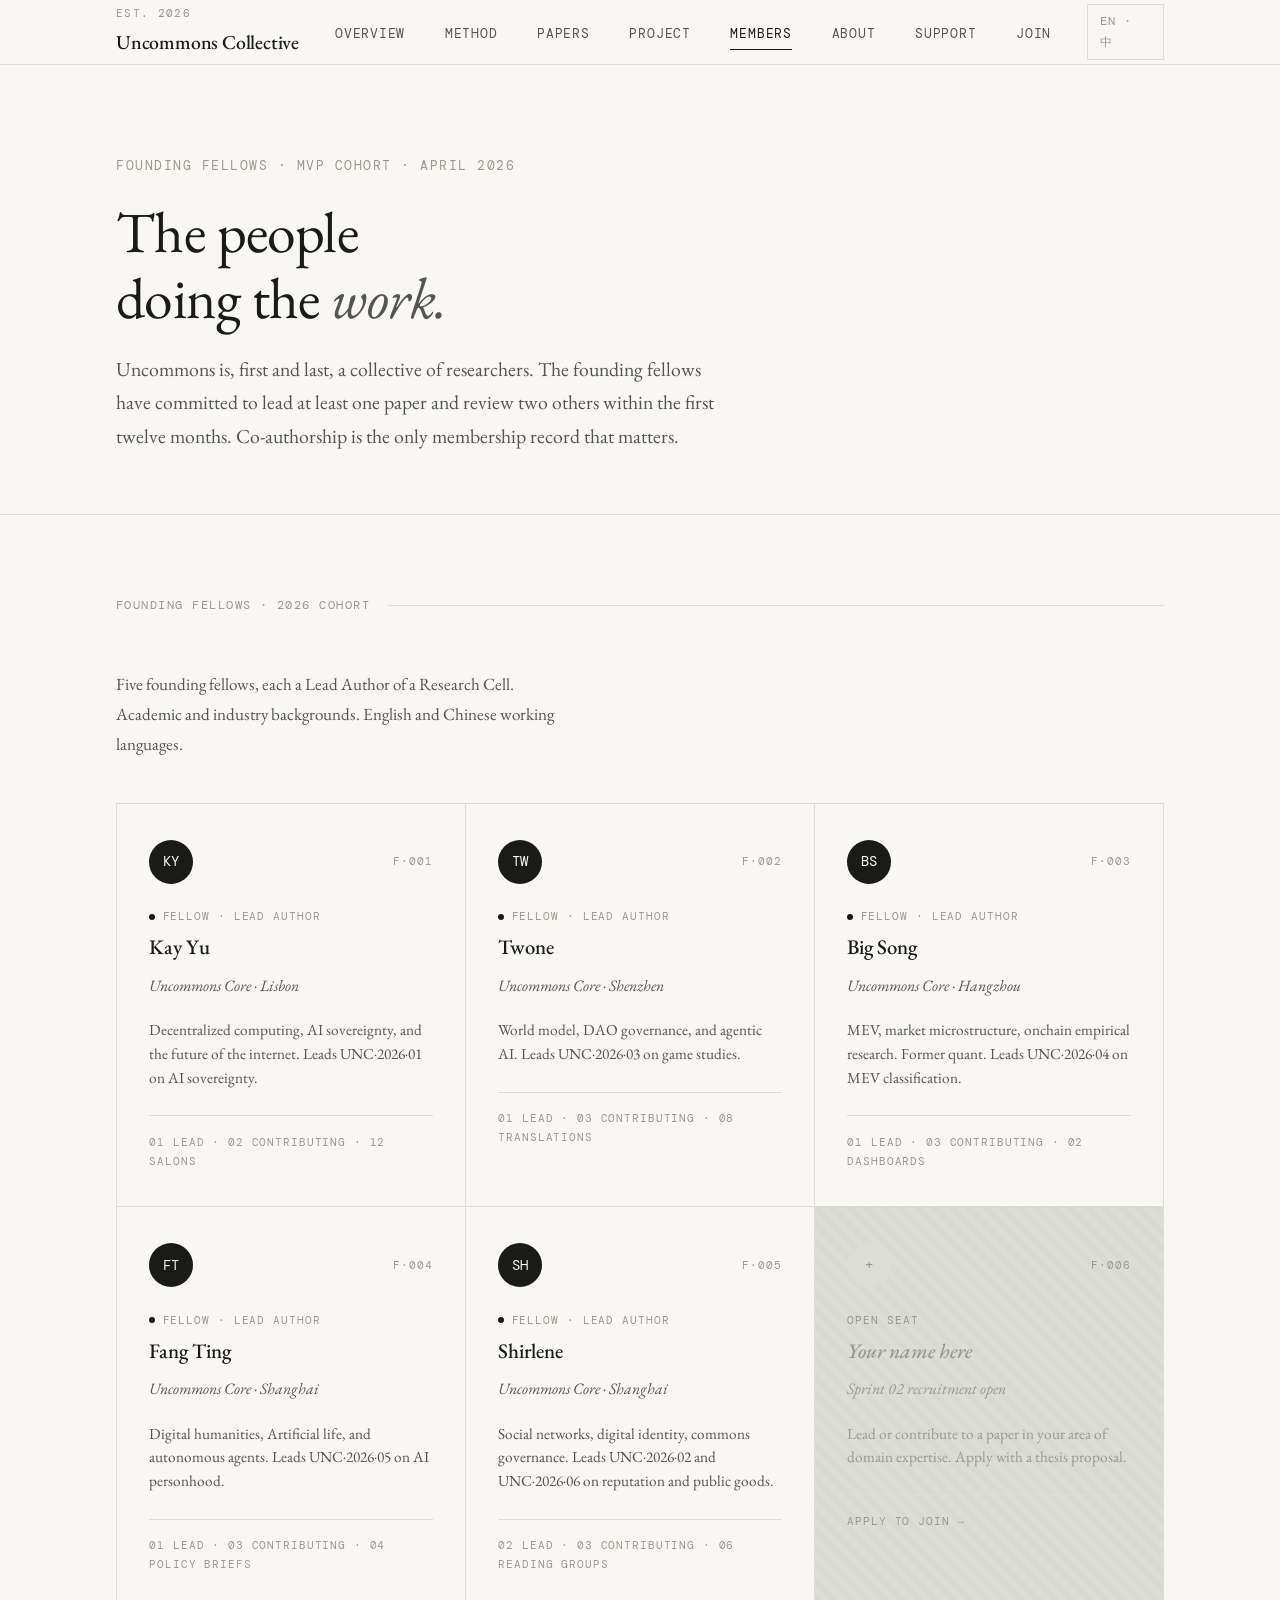
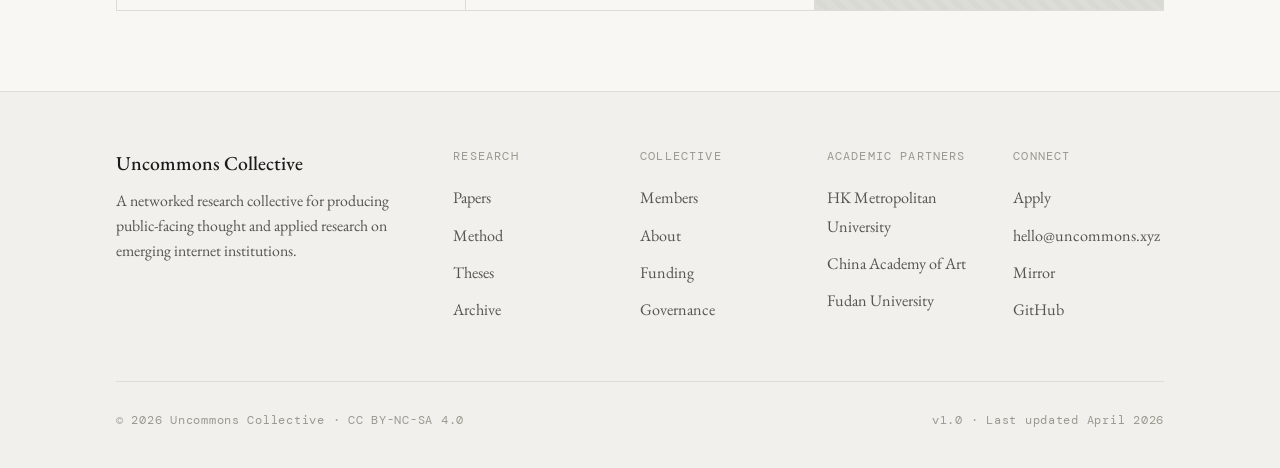
==== commit 36d42f87: "fix: fact update" ====
--- a/members.html
+++ b/members.html
@@ -50,9 +50,9 @@
             </div>
             <div class="member-role"><span class="member-tier-dot"></span>Fellow · Lead Author</div>
             <div class="member-name">Kay Yu</div>
-            <div class="member-affil">Uncommons Core · Hong Kong</div>
+            <div class="member-affil">Uncommons Core · Lisbon</div>
             <div class="member-focus">
-              Blockchain governance, institutional design, Chinese crypto ecosystem.
+              Decentralized computing, AI sovereignty, and the future of the internet.
               Leads UNC·2026·01 on AI sovereignty.
             </div>
             <div class="member-papers">01 Lead · 02 Contributing · 12 Salons</div>
@@ -66,10 +66,9 @@
             </div>
             <div class="member-role"><span class="member-tier-dot"></span>Fellow · Lead Author</div>
             <div class="member-name">Twone </div>
-            <div class="member-affil">Independent · Protocol Researcher</div>
+            <div class="member-affil">Uncommons Core · Shenzhen</div>
             <div class="member-focus">
-              Token mechanism design, DAO governance structures, translation &amp;
-              commentary. Leads UNC·2026·03 on token incentives.
+              World model, DAO governance, and agentic AI. Leads UNC·2026·03 on game studies.
             </div>
             <div class="member-papers">01 Lead · 03 Contributing · 08 Translations</div>
           </a>
@@ -82,7 +81,7 @@
             </div>
             <div class="member-role"><span class="member-tier-dot"></span>Fellow · Lead Author</div>
             <div class="member-name">Big Song </div>
-            <div class="member-affil">Protocol Research · Singapore</div>
+            <div class="member-affil">Uncommons Core · Hangzhou</div>
             <div class="member-focus">
               MEV, market microstructure, onchain empirical research. Former
               quant. Leads UNC·2026·04 on MEV classification.
@@ -98,10 +97,9 @@
             </div>
             <div class="member-role"><span class="member-tier-dot"></span>Fellow · Lead Author</div>
             <div class="member-name">Fang Ting </div>
-            <div class="member-affil">Academia · Law &amp; Technology</div>
+            <div class="member-affil">Uncommons Core · Shanghai</div>
             <div class="member-focus">
-              AI sovereignty, compute governance, law &amp; technology. PhD in
-              regulatory theory. Leads UNC·2026·05 on AI personhood.
+              Digital humanities, Artificial life, and autonomous agents. Leads UNC·2026·05 on AI personhood.
             </div>
             <div class="member-papers">01 Lead · 03 Contributing · 04 Policy briefs</div>
           </a>
@@ -114,9 +112,9 @@
             </div>
             <div class="member-role"><span class="member-tier-dot"></span>Fellow · Lead Author</div>
             <div class="member-name">Shirlene </div>
-            <div class="member-affil">Academia · Digital Sociology</div>
+            <div class="member-affil">Uncommons Core · Shanghai</div>
             <div class="member-focus">
-              Onchain reputation, digital identity, commons governance. Leads
+              Social networks, digital identity, commons governance. Leads
               UNC·2026·02 and UNC·2026·06 on reputation and public goods.
             </div>
             <div class="member-papers">02 Lead · 03 Contributing · 06 Reading groups</div>
@@ -141,191 +139,6 @@
         </div>
       </div>
     </section>
-
-    <!-- Fellow profile: Kay Yu -->
-    <section id="kay-yu">
-      <div class="wrap">
-        <div class="section-label">Profile · F·001</div>
-        <div class="prose reveal">
-          <p class="eyebrow" style="font-family: var(--mono); font-size: 0.7rem; letter-spacing: 0.12em; color: var(--ink-faint); text-transform: uppercase; margin-bottom: 0.6rem;">Kay Yu · Fellow, Lead Author</p>
-          <h2>Kay Yu</h2>
-          <p style="font-style: italic; color: var(--ink-soft); margin-bottom: 1.4rem;">
-            Uncommons Core · Hong Kong &amp; Remote
-          </p>
-          <p>
-            Kay is a founding fellow of Uncommons Collective and served as
-            primary author of the Paper-as-Method proposal. Her research
-            focuses on governance institutions in the Chinese-speaking crypto
-            ecosystem, translation as a form of political work, and the
-            conditions under which decentralized organizations produce
-            durable institutions rather than ephemeral communities.
-          </p>
-          <p>
-            She has hosted the Uncommons salon series since 2023 and maintains
-            an annotated reading list of blockchain governance scholarship
-            used across several reading groups. Her current paper — UNC·2026·01 —
-            asks who owns the compute substrate of the next internet.
-          </p>
-          <p style="font-family: var(--mono); font-size: 0.75rem; color: var(--ink-faint); letter-spacing: 0.04em; margin-top: 1.8rem;">
-            Current sprint · UNC·2026·01 (lead)<br>
-            Contributing to · UNC·2026·03, UNC·2026·05<br>
-            Languages · English, Mandarin, Cantonese
-          </p>
-        </div>
-      </div>
-    </section>
-
-    <!-- Fellow profile: Twone -->
-    <section id="twone">
-      <div class="wrap">
-        <div class="section-label">Profile · F·002</div>
-        <div class="prose reveal">
-          <p class="eyebrow" style="font-family: var(--mono); font-size: 0.7rem; letter-spacing: 0.12em; color: var(--ink-faint); text-transform: uppercase; margin-bottom: 0.6rem;">Twone · Fellow, Lead Author</p>
-          <h2>Twone</h2>
-          <p style="font-style: italic; color: var(--ink-soft); margin-bottom: 1.4rem;">
-            Independent Protocol Researcher · Taipei
-          </p>
-          <p>
-            Twone is a founding fellow and the collective's editor for
-            technical papers. His background combines protocol engineering and
-            political economy — an unusual pairing that shaped the translation
-            tradition on which Uncommons was built. He has translated five
-            canonical texts on governance into Chinese, including Hirschman's
-            <em>Exit, Voice, and Loyalty</em>, which remains the most-read
-            piece in the Uncommons archive.
-          </p>
-          <p>
-            His current paper — UNC·2026·03 — re-examines the claim that
-            mechanism design can substitute for institutional trust, through
-            four empirical case studies in DAO governance. He maintains the
-            collective's editorial standards document.
-          </p>
-          <p style="font-family: var(--mono); font-size: 0.75rem; color: var(--ink-faint); letter-spacing: 0.04em; margin-top: 1.8rem;">
-            Current sprint · UNC·2026·03 (lead)<br>
-            Contributing to · UNC·2026·01, UNC·2026·04<br>
-            Editorial lead · Technical papers
-          </p>
-        </div>
-      </div>
-    </section>
-
-    <!-- Fellow profile: Big Song -->
-    <section id="big-song">
-      <div class="wrap">
-        <div class="section-label">Profile · F·003</div>
-        <div class="prose reveal">
-          <p class="eyebrow" style="font-family: var(--mono); font-size: 0.7rem; letter-spacing: 0.12em; color: var(--ink-faint); text-transform: uppercase; margin-bottom: 0.6rem;">Big Song · Fellow, Lead Author</p>
-          <h2>Big Song</h2>
-          <p style="font-style: italic; color: var(--ink-soft); margin-bottom: 1.4rem;">
-            Protocol Research · Singapore
-          </p>
-          <p>
-            Big Song brings the collective's quantitative muscle. A former
-            quantitative researcher at a market-making firm, he pivoted to
-            onchain data in 2022 and has since become one of the more reliable
-            voices on MEV, order-flow, and market-structure questions that
-            most writers prefer to handwave. His contribution is a willingness
-            to let the data lead.
-          </p>
-          <p>
-            His current paper — UNC·2026·04 — proposes a taxonomy of MEV as a
-            precondition for coherent regulation. He also maintains an open
-            dataset of cross-chain MEV extraction used by several other
-            researchers in the field.
-          </p>
-          <p style="font-family: var(--mono); font-size: 0.75rem; color: var(--ink-faint); letter-spacing: 0.04em; margin-top: 1.8rem;">
-            Current sprint · UNC·2026·04 (lead)<br>
-            Contributing to · UNC·2026·02, UNC·2026·03, UNC·2026·06<br>
-            Data · Public onchain analytics
-          </p>
-        </div>
-      </div>
-    </section>
-
-    <!-- Fellow profile: Fang Ting -->
-    <section id="fang-ting">
-      <div class="wrap">
-        <div class="section-label">Profile · F·004</div>
-        <div class="prose reveal">
-          <p class="eyebrow" style="font-family: var(--mono); font-size: 0.7rem; letter-spacing: 0.12em; color: var(--ink-faint); text-transform: uppercase; margin-bottom: 0.6rem;">Fang Ting · Fellow, Lead Author</p>
-          <h2>Fang Ting</h2>
-          <p style="font-style: italic; color: var(--ink-soft); margin-bottom: 1.4rem;">
-            Academia · Law &amp; Technology · Beijing / Remote
-          </p>
-          <p>
-            Fang Ting is the collective's legal-theoretic anchor. Her doctoral
-            work on regulatory theory and her subsequent policy briefings on
-            AI governance make her uniquely placed to write on questions at
-            the boundary of law, technology, and political economy. She is
-            especially attentive to the ways in which governance language
-            imported from crypto fails to translate into jurisdictional reality.
-          </p>
-          <p>
-            Her current paper — UNC·2026·05 — asks whether autonomous agents
-            should hold a limited, revocable form of legal personhood. She
-            contributes the legal framework chapter to UNC·2026·01 and is the
-            collective's primary liaison with policy institutes.
-          </p>
-          <p style="font-family: var(--mono); font-size: 0.75rem; color: var(--ink-faint); letter-spacing: 0.04em; margin-top: 1.8rem;">
-            Current sprint · UNC·2026·05 (proposed lead)<br>
-            Contributing to · UNC·2026·01, UNC·2026·03, UNC·2026·06<br>
-            External · Policy institute advisory
-          </p>
-        </div>
-      </div>
-    </section>
-
-    <!-- Fellow profile: Shirlene -->
-    <section id="shirlene">
-      <div class="wrap">
-        <div class="section-label">Profile · F·005</div>
-        <div class="prose reveal">
-          <p class="eyebrow" style="font-family: var(--mono); font-size: 0.7rem; letter-spacing: 0.12em; color: var(--ink-faint); text-transform: uppercase; margin-bottom: 0.6rem;">Shirlene · Fellow, Lead Author</p>
-          <h2>Shirlene</h2>
-          <p style="font-style: italic; color: var(--ink-soft); margin-bottom: 1.4rem;">
-            Academia · Digital Sociology · Shanghai
-          </p>
-          <p>
-            Shirlene is the collective's sociologist of the commons. Her work
-            traces how reputation, credentials, and trust move between online
-            and offline institutions — and what breaks when those migrations
-            are taken for granted. She is skeptical of the enthusiasm with
-            which technical communities import "governance," and her writing
-            is the closest thing the collective has to an institutional
-            conscience.
-          </p>
-          <p>
-            She leads two papers: UNC·2026·02 on onchain reputation as an
-            institutional primitive, and UNC·2026·06 on the retroactive public-
-            goods funding experiments. She also runs the collective's ongoing
-            reading group on commons theory.
-          </p>
-          <p style="font-family: var(--mono); font-size: 0.75rem; color: var(--ink-faint); letter-spacing: 0.04em; margin-top: 1.8rem;">
-            Current sprint · UNC·2026·02 (lead), UNC·2026·06 (lead)<br>
-            Contributing to · UNC·2026·05<br>
-            Program · Commons reading group
-          </p>
-        </div>
-      </div>
-    </section>
-
-    <!-- CTA -->
-    <section style="padding: 80px 0; border-bottom: none;">
-      <div class="wrap">
-        <div class="prose reveal" style="text-align: center;">
-          <h2 style="margin-bottom: 1rem;">Seats for the next<br>cohort are <em>open.</em></h2>
-          <p style="color: var(--ink-soft); max-width: 48ch; margin: 0 auto 2.4rem;">
-            We are recruiting Research Members for Sprint 02. Lead or contribute
-            to a paper in your area of domain expertise.
-          </p>
-          <div class="btn-group" style="justify-content: center;">
-            <a href="join.html" class="btn btn-primary">Apply to Join</a>
-            <a href="papers.html" class="btn btn-ghost">Read the Papers</a>
-          </div>
-        </div>
-      </div>
-    </section>
-
   </main>
 
   <div id="footer-mount"></div>
